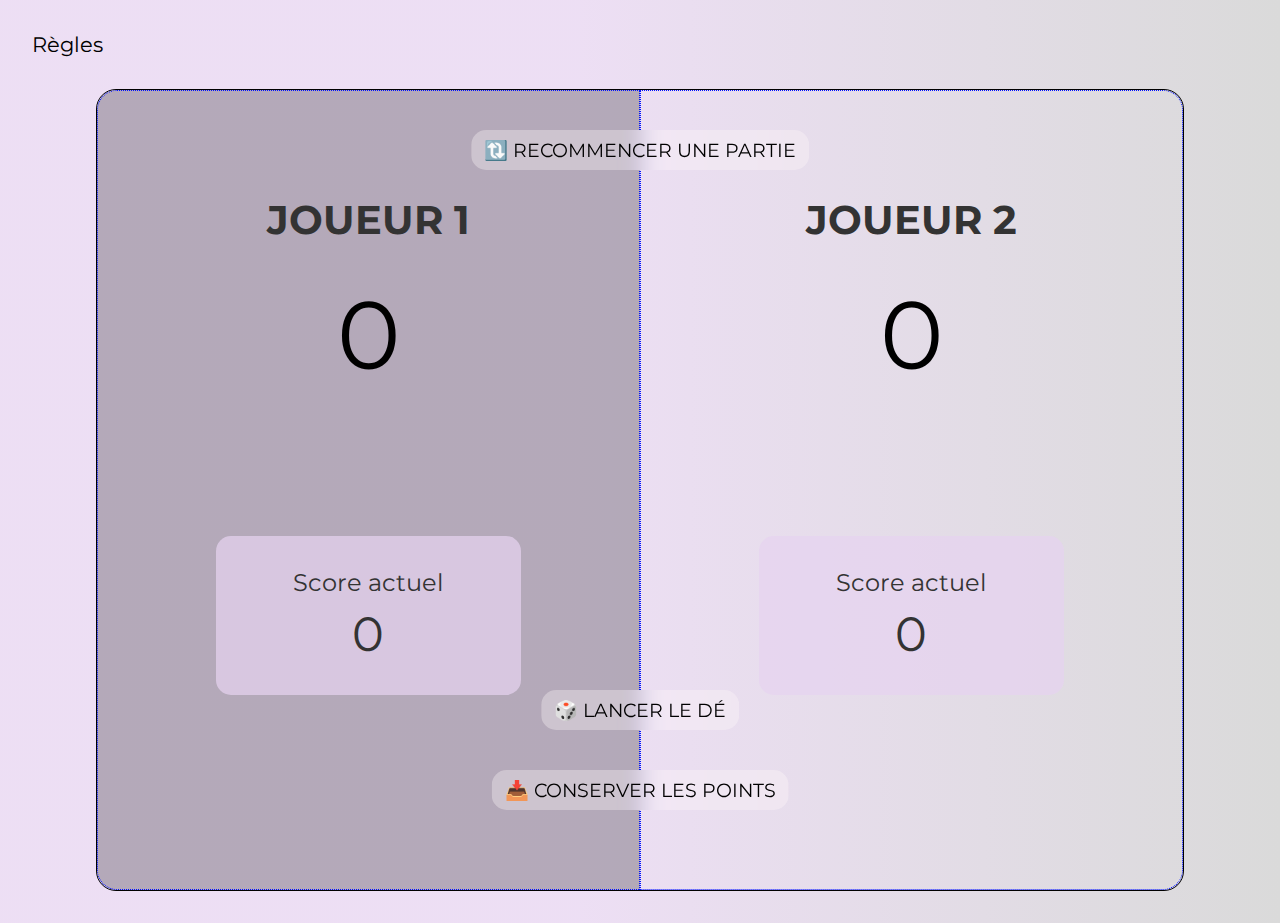
==== pig-game/index.html @ 11e452e2 "adding pig game" ====
<!DOCTYPE html>
<html lang="fr">
<head>
  <meta charset="UTF-8">
  <meta http-equiv="X-UA-Compatible" content="IE=edge">
  <meta name="viewport" content="width=device-width, initial-scale=1.0">
  <link rel="stylesheet" href="./style.css">
  <title>Jeu du cochon</title>
</head>
<body>
  <header>
    <p class="rules">Règles</p>
    <div class="modal hidden">
      <div class="close-modal-div">
        <button class="close-modal">&times;</button>
      </div>
      <h3>Règles du jeu</h3>
      <p>Deux joueurs peuvent jouer à ce jeu. <br> Le but est d'être le premier à arriver aux <span class="highlight">100</span> points. <br> Pour ce faire, à chaque tour, le joueur devra lancer son dé et cumuler les scores autant de fois qu'il le souhaite. <span class="highlight">Attention</span> ! Tomber sur un <span class="highlight">1</span> annule directement les points accumulés et passe la main au second joueur. <br> Have fun !</p>
    </div>
  </header>
  <!-- METTRE LES REGLES DANS UNE MODAL -->
  <main>
    <section class="player-0 active-player">
        <h2 class="names name-0">Joueur 1</h2>
        <p class="total-score total-score-p0">0</p>
        <div class="current-score-div">
          <p class="current-score-el">Score actuel</p>
          <p class="current-score current-score-0">0</p>
        </div>
    </section>
    <section class="player-1">
        <h2 class="names name-1">Joueur 2</h2>
        <p class="total-score total-score-p1">0</p>
        <div class="current-score-div">
          <p class="current-score-el">Score actuel</p>
          <p class="current-score current-score-1">0</p>
        </div>
    </section>
    <img src="./dice-1.png" alt="dé n°1" class="dice hidden">
    <button class="btn restart-btn">🔃 Recommencer une partie</button>
    <button class="btn launch-btn">🎲 Lancer le dé</button>
    <button class="btn keep-btn">📥 Conserver les points</button>
  </main>
  <script src="./script.js"></script>
</body>
</html>
---- pig-game/style.css ----
@import url("https://fonts.googleapis.com/css2?family=Montserrat:wght@300&display=swap");

* {
  margin: 0;
  padding: 0;
  box-sizing: border-box;
}

body {
  background: rgba(230, 210, 240, 0.719);
  background: linear-gradient(
    90deg,
    rgba(230, 210, 240, 0.719) 45%,
    rgb(218, 218, 218) 100%
  );
  font-family: "Montserrat", sans-serif;
}

.hidden {
  display: none; 
}

.winner {
  background-color: rgba(255, 0, 0, 0.281);
}

/* RULES */
.rules {
  margin : 2rem;
  cursor: pointer;
  transition: all 0.5s;
  font-size: 1.3rem;
}

.rules:hover {
  font-weight: bold;
}

/* MAIN SECTION */
main {
  height: 60%;
  margin: 2rem 6rem;
  border: 1px solid black;
  border-radius: 20px;
  display: flex;
  position: relative;
  text-align: center;
}

/* PLAYERS SECTIONS */
section {
  border: 1px dotted rgb(0, 17, 255);
  text-align: center;
  height: 50rem;
  width: 50%;
  padding: 1rem;
}

.active-player {
  background-color: rgba(0, 0, 0, 0.24) ;
}

.player-0 {
  border-radius: 20px 0 0 20px;
}

.player-1 {
  border-radius: 0 20px 20px 0;
}

.names {
  text-transform: uppercase;
  padding: 1rem;
  margin-top: 4.5rem;
  color: #333333;
  font-weight: bold;
  font-size: 2.5rem;
}

.total-score {
  font-size: 6rem;
  padding: 1rem;
}

.current-score-div {
  background-color: rgba(230, 210, 240, 0.719);
  color: #333333;
  border-radius: 15px;
  padding: 2rem 1rem;
  width: 60%;
  margin: 25% auto 0 auto;
  bottom: 10px;
}

.current-score-el {
  margin-bottom: 0.5rem;
  font-size: 1.5rem;
}

.current-score {
  font-size: 3rem;
}

/* BUTTONS AND DICE IMG */
.dice {
  width: 8rem;
  height: 8rem;
  border: 1px solid grey;
  border-radius: 5px;
  position: absolute;
  top: 30%;
  left: 50%;
  transform: translateX(-50%);
  box-shadow: 0 2rem 5rem rgba(0, 0, 0, 0.2);
}

.btn {
  display: flex;
  flex-direction: column;
  background: none;
  border: none;
  border-radius: 15px;
  font-family: "Montserrat", sans-serif;
  width: auto;
  position: absolute;
  transform: translateX(-50%);
  left: 50%;
  font-size: 1.2rem;
  text-transform: uppercase;
  background-color: rgba(255, 250, 250, 0.342);
  padding: 0.5rem 0.8rem;

  backdrop-filter: blur(10px);

  transition: all 0.5s;
  cursor: pointer;
}

.btn:hover {
  transform: translate(-50%, 5px);
}

.btn:active {
  background-color: rgba(112, 103, 103, 0.288);
}

.restart-btn {
  top: 5%;
}

.launch-btn {
  top: 75%;
}

.keep-btn {
  top: 85%;
}

/* MODALE */
.modal {
  background-color: #fff;
  margin: 25%;
  padding: 2rem;
  text-align: center;
  position: absolute;
  z-index: 1;
}

.close-modal-div {
  display: flex;
  justify-content: end;
}

.close-modal {
  padding: 0.2rem 0.5rem;
  font-size: 1.5rem;
  background-color: #fff;
  border: none;
  cursor: pointer;
}

.modal h3 {
  margin-bottom: 1rem;
}
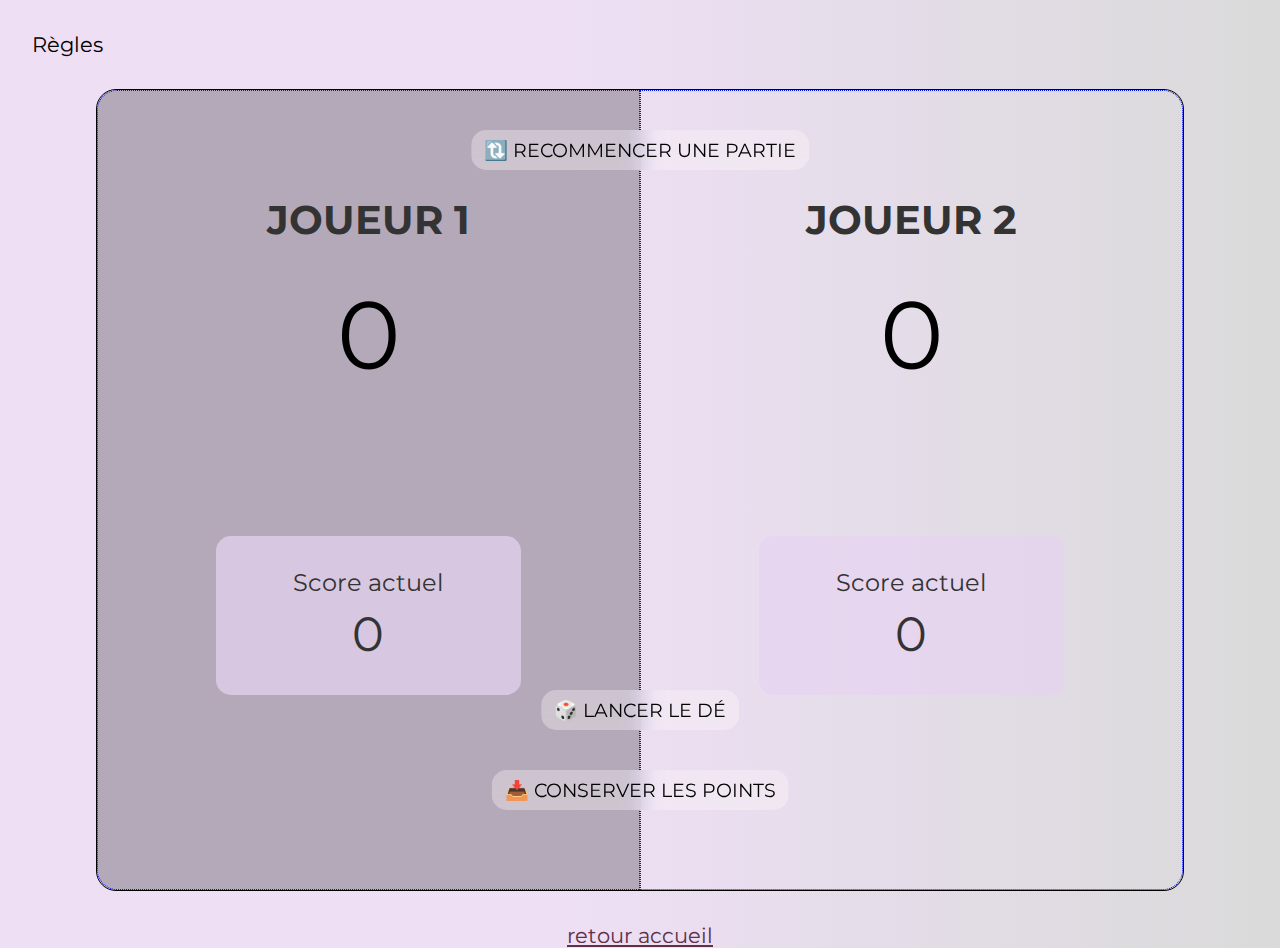
==== commit 8a571803: "Adding the pig game card to the index" ====
--- a/pig-game/index.html
+++ b/pig-game/index.html
@@ -1,46 +1,58 @@
 <!DOCTYPE html>
 <html lang="fr">
-<head>
-  <meta charset="UTF-8">
-  <meta http-equiv="X-UA-Compatible" content="IE=edge">
-  <meta name="viewport" content="width=device-width, initial-scale=1.0">
-  <link rel="stylesheet" href="./style.css">
-  <title>Jeu du cochon</title>
-</head>
-<body>
-  <header>
-    <p class="rules">Règles</p>
-    <div class="modal hidden">
-      <div class="close-modal-div">
-        <button class="close-modal">&times;</button>
+  <head>
+    <meta charset="UTF-8" />
+    <meta http-equiv="X-UA-Compatible" content="IE=edge" />
+    <meta name="viewport" content="width=device-width, initial-scale=1.0" />
+    <link rel="stylesheet" href="./style.css" />
+    <title>Jeu du cochon</title>
+  </head>
+  <body>
+    <header>
+      <p class="rules">Règles</p>
+      <div class="modal hidden">
+        <div class="close-modal-div">
+          <button class="close-modal">&times;</button>
+        </div>
+        <h3>Règles du jeu</h3>
+        <p>
+          Deux joueurs peuvent jouer à ce jeu. <br />
+          Le but est d'être le premier à arriver aux
+          <span class="highlight">100</span> points. <br />
+          Pour ce faire, à chaque tour, le joueur devra lancer son dé et cumuler
+          les scores autant de fois qu'il le souhaite.
+          <span class="highlight">Attention</span> ! Tomber sur un
+          <span class="highlight">1</span> annule directement les points
+          accumulés et passe la main au second joueur. <br />
+          Have fun !
+        </p>
       </div>
-      <h3>Règles du jeu</h3>
-      <p>Deux joueurs peuvent jouer à ce jeu. <br> Le but est d'être le premier à arriver aux <span class="highlight">100</span> points. <br> Pour ce faire, à chaque tour, le joueur devra lancer son dé et cumuler les scores autant de fois qu'il le souhaite. <span class="highlight">Attention</span> ! Tomber sur un <span class="highlight">1</span> annule directement les points accumulés et passe la main au second joueur. <br> Have fun !</p>
-    </div>
-  </header>
-  <!-- METTRE LES REGLES DANS UNE MODAL -->
-  <main>
-    <section class="player-0 active-player">
+    </header>
+    <main>
+      <section class="player-0 active-player">
         <h2 class="names name-0">Joueur 1</h2>
         <p class="total-score total-score-p0">0</p>
         <div class="current-score-div">
           <p class="current-score-el">Score actuel</p>
           <p class="current-score current-score-0">0</p>
         </div>
-    </section>
-    <section class="player-1">
+      </section>
+      <section class="player-1">
         <h2 class="names name-1">Joueur 2</h2>
         <p class="total-score total-score-p1">0</p>
         <div class="current-score-div">
           <p class="current-score-el">Score actuel</p>
           <p class="current-score current-score-1">0</p>
         </div>
-    </section>
-    <img src="./dice-1.png" alt="dé n°1" class="dice hidden">
-    <button class="btn restart-btn">🔃 Recommencer une partie</button>
-    <button class="btn launch-btn">🎲 Lancer le dé</button>
-    <button class="btn keep-btn">📥 Conserver les points</button>
-  </main>
-  <script src="./script.js"></script>
-</body>
-</html>+      </section>
+      <img src="./dice-1.png" alt="dé n°1" class="dice hidden" />
+      <button class="btn restart-btn">🔃 Recommencer une partie</button>
+      <button class="btn launch-btn">🎲 Lancer le dé</button>
+      <button class="btn keep-btn">📥 Conserver les points</button>
+    </main>
+    <footer>
+      <div class="returnHome"><a href="../index.html">retour accueil</a></div>
+    </footer>
+    <script src="./script.js"></script>
+  </body>
+</html>
--- a/pig-game/style.css
+++ b/pig-game/style.css
@@ -38,7 +38,6 @@
 
 /* MAIN SECTION */
 main {
-  height: 60%;
   margin: 2rem 6rem;
   border: 1px solid black;
   border-radius: 20px;
@@ -182,3 +181,12 @@
 .modal h3 {
   margin-bottom: 1rem;
 }
+
+/* FOOTER */
+footer {
+  text-align: center;
+}
+footer a {
+  font-size: 1.3rem;
+  color: #612F49;
+}